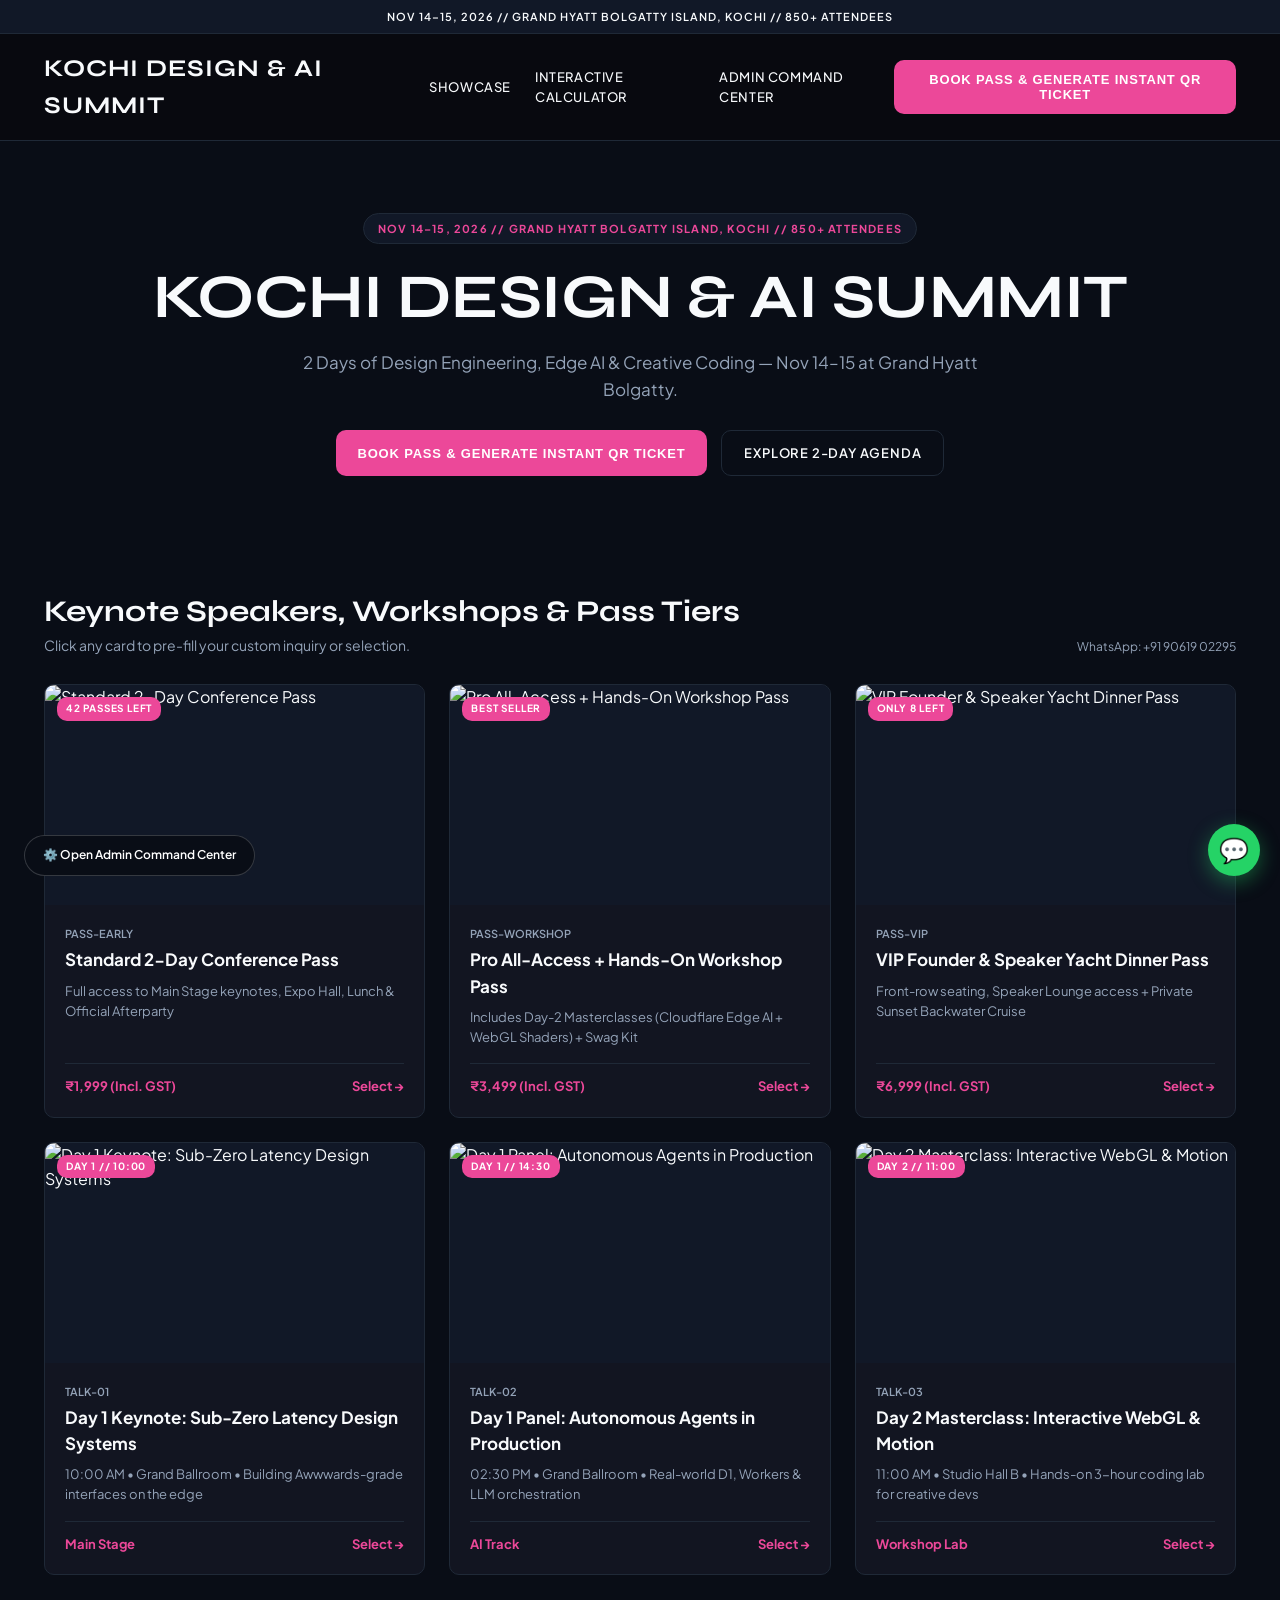
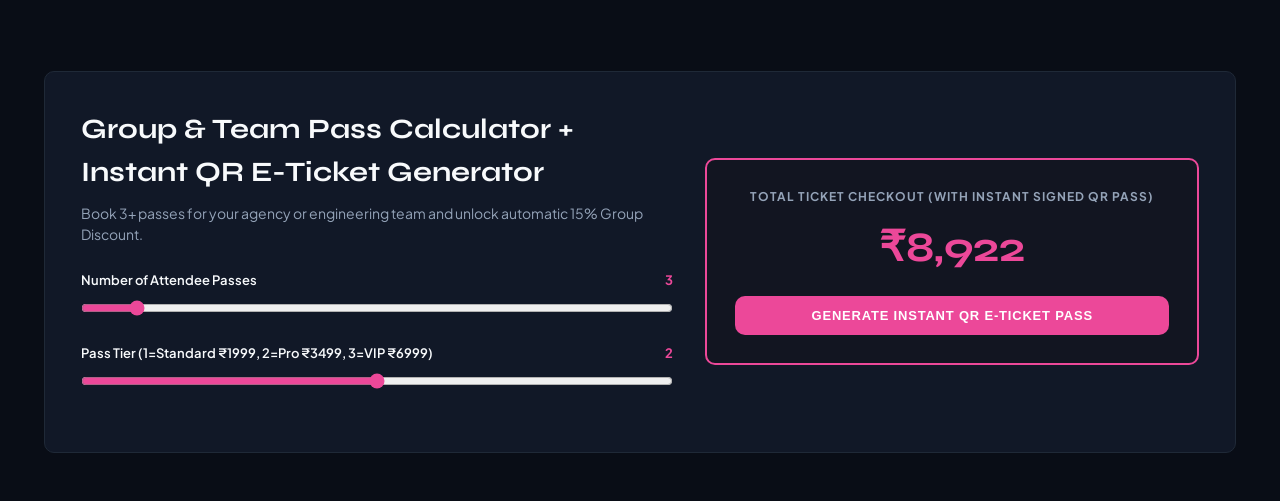
==== public/index.html @ b7ed4bb6 "feat(tpl-land-event-pass): Awwwards showcase + interactive calculator + admin command center + white" ====
<!DOCTYPE html>
<html lang="en">
<head>
  <meta charset="UTF-8">
  <meta name="viewport" content="width=device-width, initial-scale=1.0">
  <title>KOCHI DESIGN & AI SUMMIT — Landing Page Showcase</title>
  <link rel="preconnect" href="https://fonts.googleapis.com">
  <link rel="preconnect" href="https://fonts.gstatic.com" crossorigin>
  <link href="https://fonts.googleapis.com/css2?family=Plus+Jakarta+Sans:wght@400;500;600;700&family=Syne:wght@700;800&display=swap" rel="stylesheet">
  <link rel="stylesheet" href="theme-tokens.css">
  <script src="whitelabel.js"></script>
  <style>
    * { box-sizing: border-box; margin: 0; padding: 0; }
    body {
      font-family: var(--font-primary);
      background-color: var(--bg-main);
      color: #F8FAFC;
      line-height: 1.55;
      -webkit-font-smoothing: antialiased;
    }
    .top-bar {
      background: var(--bg-canvas);
      color: #F8FAFC;
      font-size: 11px;
      font-weight: 600;
      letter-spacing: 1px;
      text-transform: uppercase;
      text-align: center;
      padding: 8px 16px;
      border-bottom: 1px solid var(--border-color);
    }
    header {
      position: sticky;
      top: 0;
      z-index: 100;
      background: rgba(9, 10, 15, 0.88);
      backdrop-filter: blur(12px);
      border-bottom: 1px solid var(--border-color);
    }
    .nav-container {
      max-width: 1240px;
      margin: 0 auto;
      padding: 16px 24px;
      display: flex;
      align-items: center;
      justify-content: space-between;
      gap: 16px;
    }
    .brand-logo {
      font-family: var(--font-accent);
      font-size: 24px;
      font-weight: 700;
      letter-spacing: 1px;
      text-transform: uppercase;
      color: #F8FAFC;
      text-decoration: none;
    }
    .brand-logo span {
      font-family: var(--font-primary);
      color: var(--color-primary);
      font-size: 12px;
      letter-spacing: 2px;
      display: block;
      margin-top: -2px;
    }
    nav.desktop-nav {
      display: flex;
      gap: 24px;
      align-items: center;
    }
    nav.desktop-nav a {
      color: #F8FAFC;
      text-decoration: none;
      font-size: 13px;
      font-weight: 500;
      text-transform: uppercase;
      letter-spacing: 0.6px;
    }
    nav.desktop-nav a:hover { color: var(--color-primary); }
    .btn-primary {
      background: var(--color-primary);
      color: #FFFFFF;
      border: none;
      padding: 12px 22px;
      border-radius: var(--radius);
      font-size: 13px;
      font-weight: 600;
      text-transform: uppercase;
      letter-spacing: 0.8px;
      cursor: pointer;
      text-decoration: none;
      display: inline-flex;
      align-items: center;
      gap: 8px;
      transition: transform 0.2s var(--ease-out-expo), opacity 0.2s;
    }
    .btn-primary:hover { transform: translateY(-2px); opacity: 0.94; }
    .btn-outline {
      background: transparent;
      color: #F8FAFC;
      border: 1px solid var(--border-color);
      padding: 12px 22px;
      border-radius: var(--radius);
      font-size: 13px;
      font-weight: 600;
      text-transform: uppercase;
      letter-spacing: 0.8px;
      cursor: pointer;
      text-decoration: none;
    }
    .hero-banner {
      padding: 72px 24px 64px;
      max-width: 1240px;
      margin: 0 auto;
      text-align: center;
    }
    .hero-pill {
      display: inline-block;
      background: var(--bg-canvas);
      border: 1px solid var(--border-color);
      color: var(--color-primary);
      font-size: 11px;
      font-weight: 700;
      letter-spacing: 1.2px;
      padding: 6px 14px;
      border-radius: 999px;
      margin-bottom: 20px;
    }
    .hero-banner h1 {
      font-family: var(--font-accent);
      font-size: clamp(34px, 5vw, 62px);
      line-height: 1.08;
      margin-bottom: 18px;
      letter-spacing: -0.5px;
    }
    .hero-banner p {
      font-size: 17px;
      color: #94A3B8;
      max-width: 680px;
      margin: 0 auto 28px;
    }
    .hero-actions {
      display: flex;
      gap: 14px;
      justify-content: center;
      flex-wrap: wrap;
    }
    .section-wrap {
      max-width: 1240px;
      margin: 0 auto;
      padding: 48px 24px;
    }
    .section-head {
      display: flex;
      align-items: flex-end;
      justify-content: space-between;
      margin-bottom: 28px;
      gap: 16px;
      flex-wrap: wrap;
    }
    .section-head h2 {
      font-family: var(--font-accent);
      font-size: 30px;
    }
    .bento-grid {
      display: grid;
      grid-template-columns: repeat(3, 1fr);
      gap: var(--grid-gap-desktop);
    }
    .bento-card {
      background: #121521;
      border: 1px solid var(--border-color);
      border-radius: var(--radius);
      overflow: hidden;
      display: flex;
      flex-direction: column;
      transition: transform 0.25s var(--ease-out-expo), border-color 0.25s;
    }
    .bento-card:hover {
      transform: translateY(-4px);
      border-color: var(--color-primary);
    }
    .bento-img-wrap {
      height: 220px;
      position: relative;
      background: var(--bg-canvas);
      overflow: hidden;
    }
    .bento-img-wrap img {
      width: 100%;
      height: 100%;
      object-fit: cover;
      transition: transform 0.5s var(--ease-out-expo);
    }
    .bento-card:hover .bento-img-wrap img { transform: scale(1.04); }
    .bento-badge {
      position: absolute;
      top: 12px;
      left: 12px;
      background: var(--color-primary);
      color: #FFF;
      font-size: 10px;
      font-weight: 700;
      letter-spacing: 0.8px;
      padding: 4px 9px;
      border-radius: var(--radius);
      text-transform: uppercase;
    }
    .bento-body {
      padding: 20px;
      display: flex;
      flex-direction: column;
      flex: 1;
    }
    .bento-code {
      font-size: 11px;
      color: #94A3B8;
      font-weight: 600;
      margin-bottom: 4px;
    }
    .bento-title {
      font-size: 17px;
      font-weight: 700;
      margin-bottom: 8px;
    }
    .bento-sub {
      font-size: 13px;
      color: #94A3B8;
      margin-bottom: 16px;
      flex: 1;
    }
    .bento-footer {
      display: flex;
      align-items: center;
      justify-content: space-between;
      padding-top: 12px;
      border-top: 1px solid var(--border-color);
      font-size: 13px;
      font-weight: 700;
      color: var(--color-primary);
    }
    /* Interactive Calculator Box */
    .calc-panel {
      background: var(--bg-canvas);
      border: 1px solid var(--border-color);
      border-radius: var(--radius);
      padding: 36px;
      display: grid;
      grid-template-columns: 1.2fr 1fr;
      gap: 32px;
      align-items: center;
    }
    .slider-group { margin-bottom: 20px; }
    .slider-group label {
      display: flex;
      justify-content: space-between;
      font-size: 13px;
      font-weight: 600;
      margin-bottom: 8px;
    }
    .slider-group input[type="range"] {
      width: 100%;
      accent-color: var(--color-primary);
      cursor: pointer;
    }
    .calc-result-card {
      background: #121521;
      border: 2px solid var(--color-primary);
      border-radius: var(--radius);
      padding: 28px;
      text-align: center;
    }
    .calc-result-val {
      font-family: var(--font-accent);
      font-size: 42px;
      font-weight: 700;
      color: var(--color-primary);
      margin: 8px 0 16px;
    }
    /* Lead Capture Modal */
    .modal-overlay {
      position: fixed;
      inset: 0;
      background: rgba(0, 0, 0, 0.68);
      backdrop-filter: blur(4px);
      z-index: 900;
      display: none;
      align-items: center;
      justify-content: center;
      padding: 16px;
    }
    .modal-overlay.open { display: flex; }
    .modal-box {
      background: #121521;
      color: #F8FAFC;
      border: 1px solid var(--border-color);
      border-radius: var(--radius);
      max-width: 500px;
      width: 100%;
      padding: 28px;
      position: relative;
    }
    .form-field { margin-bottom: 14px; }
    .form-field label {
      display: block;
      font-size: 11px;
      font-weight: 700;
      text-transform: uppercase;
      margin-bottom: 5px;
      color: #94A3B8;
    }
    .form-field input, .form-field select, .form-field textarea {
      width: 100%;
      padding: 10px 12px;
      background: var(--bg-main);
      color: #F8FAFC;
      border: 1px solid var(--border-color);
      border-radius: var(--radius);
      font-family: inherit;
      font-size: 14px;
    }
    .wa-float-btn {
      position: fixed;
      bottom: 24px;
      right: 20px;
      width: 52px;
      height: 52px;
      background: #25D366;
      border-radius: 50%;
      display: flex;
      align-items: center;
      justify-content: center;
      box-shadow: 0 6px 20px rgba(37, 211, 102, 0.4);
      z-index: 500;
      text-decoration: none;
      color: #FFF;
      font-size: 24px;
    }
    .admin-pill-floating {
      position: fixed;
      bottom: 24px;
      left: 24px;
      background: var(--color-dark);
      color: #FFF;
      padding: 10px 18px;
      border-radius: 999px;
      font-size: 12px;
      font-weight: 600;
      text-decoration: none;
      z-index: 500;
      border: 1px solid rgba(255,255,255,0.18);
    }
    @media (max-width: 860px) {
      .bento-grid { grid-template-columns: 1fr; gap: var(--grid-gap-mobile); }
      .calc-panel { grid-template-columns: 1fr; padding: 22px; }
      nav.desktop-nav { display: none; }
      .admin-pill-floating { display: none; }
    }
  </style>
</head>
<body>
  <div class="top-bar">NOV 14–15, 2026 // GRAND HYATT BOLGATTY ISLAND, KOCHI // 850+ ATTENDEES</div>

  <header>
    <div class="nav-container">
      <a href="#" class="brand-logo">KOCHI DESIGN & AI SUMMIT</a>
      <nav class="desktop-nav">
        <a href="#showcase">Showcase</a>
        <a href="#calculator">Interactive Calculator</a>
        <a href="admin.html">Admin Command Center</a>
      </nav>
      <button class="btn-primary" onclick="openLeadModal()">Book Pass & Generate Instant QR Ticket</button>
    </div>
  </header>

  <section class="hero-banner">
    <span class="hero-pill">NOV 14–15, 2026 // GRAND HYATT BOLGATTY ISLAND, KOCHI // 850+ ATTENDEES</span>
    <h1 data-wl-brand>KOCHI DESIGN & AI SUMMIT</h1>
    <p data-wl-tagline>2 Days of Design Engineering, Edge AI & Creative Coding — Nov 14–15 at Grand Hyatt Bolgatty.</p>
    <div class="hero-actions">
      <button class="btn-primary" onclick="openLeadModal()">Book Pass & Generate Instant QR Ticket</button>
      <a href="#calculator" class="btn-outline">Explore 2-Day Agenda</a>
    </div>
  </section>

  <section class="section-wrap" id="showcase">
    <div class="section-head">
      <div>
        <h2>Keynote Speakers, Workshops & Pass Tiers</h2>
        <p style="font-size:14px;color:#94A3B8;">Click any card to pre-fill your custom inquiry or selection.</p>
      </div>
      <div id="drawerWaText" style="font-size:12px;color:#94A3B8;">WhatsApp: +91 90619 02295</div>
    </div>

    <div class="bento-grid" id="bentoGrid"></div>
  </section>

  <section class="section-wrap" id="calculator">
    <div class="calc-panel">
      <div>
        <h2 style="font-family:var(--font-accent);font-size:28px;margin-bottom:8px;">Group & Team Pass Calculator + Instant QR E-Ticket Generator</h2>
        <p style="font-size:14px;color:#94A3B8;margin-bottom:24px;">Book 3+ passes for your agency or engineering team and unlock automatic 15% Group Discount.</p>

        <div class="slider-group">
          <label>
            <span>Number of Attendee Passes</span>
            <strong id="valSliderA" style="color:var(--color-primary);">3</strong>
          </label>
          <input type="range" id="sliderA" min="1" max="25" value="3" oninput="recalc()">
        </div>

        <div class="slider-group">
          <label>
            <span>Pass Tier (1=Standard ₹1999, 2=Pro ₹3499, 3=VIP ₹6999)</span>
            <strong id="valSliderB" style="color:var(--color-primary);">2</strong>
          </label>
          <input type="range" id="sliderB" min="1" max="3" value="2" oninput="recalc()">
        </div>
      </div>

      <div class="calc-result-card">
        <div style="font-size:12px;font-weight:700;text-transform:uppercase;letter-spacing:1px;color:#94A3B8;">
          Total Ticket Checkout (With Instant Signed QR Pass)
        </div>
        <div class="calc-result-val" id="calcOutput">₹0</div>
        <button class="btn-primary" style="width:100%;justify-content:center;" onclick="openLeadModalWithCalc()">
          Generate Instant QR E-Ticket Pass
        </button>
      </div>
    </div>
  </section>

  <!-- Interactive Lead / Booking / Proofing Modal -->
  <div class="modal-overlay" id="leadModal">
    <div class="modal-box">
      <div style="display:flex;justify-content:space-between;align-items:center;margin-bottom:16px;">
        <h3 style="font-family:var(--font-accent);font-size:22px;">Generate Instant QR E-Ticket Pass</h3>
        <button onclick="closeLeadModal()" style="background:none;border:none;color:inherit;font-size:18px;cursor:pointer;">✕</button>
      </div>
      <form onsubmit="submitLead(event)">
        <div class="form-field">
          <label>Full Name / Organization *</label>
          <input type="text" id="leadName" required placeholder="e.g. Rahul Menon">
        </div>
        <div class="form-field">
          <label>WhatsApp / Mobile Number *</label>
          <input type="tel" id="leadPhone" required placeholder="919876543210">
        </div>
        <div class="form-field">
          <label>Selected Configuration & Estimate</label>
          <input type="text" id="leadDetail" readonly>
        </div>
        <button type="submit" class="btn-primary" style="width:100%;justify-content:center;" id="leadSubmitBtn">
          Confirm & Sync to Admin Hub
        </button>
      </form>
      <div id="leadSuccessBox" style="display:none;margin-top:16px;padding:14px;background:var(--bg-canvas);border:1px solid var(--color-primary);border-radius:var(--radius);font-size:13px;"></div>
    </div>
  </div>

  <a href="admin.html" class="admin-pill-floating">⚙️ Open Admin Command Center</a>
  <a id="floatingWaBtn" href="https://wa.me/919061902295" target="_blank" class="wa-float-btn" title="Chat on WhatsApp">💬</a>

  <script>
    const ITEMS = [
  {
    "code": "PASS-EARLY",
    "title": "Standard 2-Day Conference Pass",
    "sub": "Full access to Main Stage keynotes, Expo Hall, Lunch & Official Afterparty",
    "metric": "₹1,999 (Incl. GST)",
    "badge": "42 PASSES LEFT",
    "img": "https://images.unsplash.com/photo-1540575467063-178a50c2df87?auto=format&fit=crop&w=800&q=80"
  },
  {
    "code": "PASS-WORKSHOP",
    "title": "Pro All-Access + Hands-On Workshop Pass",
    "sub": "Includes Day-2 Masterclasses (Cloudflare Edge AI + WebGL Shaders) + Swag Kit",
    "metric": "₹3,499 (Incl. GST)",
    "badge": "BEST SELLER",
    "img": "https://images.unsplash.com/photo-1515187029135-18ee286d815b?auto=format&fit=crop&w=800&q=80"
  },
  {
    "code": "PASS-VIP",
    "title": "VIP Founder & Speaker Yacht Dinner Pass",
    "sub": "Front-row seating, Speaker Lounge access + Private Sunset Backwater Cruise",
    "metric": "₹6,999 (Incl. GST)",
    "badge": "ONLY 8 LEFT",
    "img": "https://images.unsplash.com/photo-1511578314322-379afb476865?auto=format&fit=crop&w=800&q=80"
  },
  {
    "code": "TALK-01",
    "title": "Day 1 Keynote: Sub-Zero Latency Design Systems",
    "sub": "10:00 AM • Grand Ballroom • Building Awwwards-grade interfaces on the edge",
    "metric": "Main Stage",
    "badge": "DAY 1 // 10:00",
    "img": "https://images.unsplash.com/photo-1475721027785-f74eccf877e2?auto=format&fit=crop&w=800&q=80"
  },
  {
    "code": "TALK-02",
    "title": "Day 1 Panel: Autonomous Agents in Production",
    "sub": "02:30 PM • Grand Ballroom • Real-world D1, Workers & LLM orchestration",
    "metric": "AI Track",
    "badge": "DAY 1 // 14:30",
    "img": "https://images.unsplash.com/photo-1591115765373-5207764f72e7?auto=format&fit=crop&w=800&q=80"
  },
  {
    "code": "TALK-03",
    "title": "Day 2 Masterclass: Interactive WebGL & Motion",
    "sub": "11:00 AM • Studio Hall B • Hands-on 3-hour coding lab for creative devs",
    "metric": "Workshop Lab",
    "badge": "DAY 2 // 11:00",
    "img": "https://images.unsplash.com/photo-1505373877841-8d25f7d46678?auto=format&fit=crop&w=800&q=80"
  }
];
    let selectedItemTitle = ITEMS[0].title;
    let currentCalcFormatted = '';

    function renderGrid() {
      const grid = document.getElementById('bentoGrid');
      grid.innerHTML = ITEMS.map((item, idx) => `
        <article class="bento-card" onclick="selectCard(${idx})">
          <div class="bento-img-wrap">
            <img src="${item.img}" alt="${item.title}" loading="lazy">
            <span class="bento-badge">${item.badge}</span>
          </div>
          <div class="bento-body">
            <div class="bento-code">${item.code}</div>
            <div class="bento-title">${item.title}</div>
            <div class="bento-sub">${item.sub}</div>
            <div class="bento-footer">
              <span>${item.metric}</span>
              <span>Select →</span>
            </div>
          </div>
        </article>
      `).join('');
    }

    function recalc() {
      const team = Number(document.getElementById('sliderA').value);
      const hours = Number(document.getElementById('sliderB').value);
      document.getElementById('valSliderA').textContent = team;
      document.getElementById('valSliderB').textContent = hours;
      const raw = Math.round(team * (hours === 1 ? 1999 : hours === 2 ? 3499 : 6999) * (team >= 3 ? 0.85 : 1));
      currentCalcFormatted = '₹' + Number(raw).toLocaleString('en-IN');
      document.getElementById('calcOutput').textContent = currentCalcFormatted;
    }

    function selectCard(idx) {
      selectedItemTitle = ITEMS[idx].title + ' (' + ITEMS[idx].metric + ')';
      openLeadModalWithCalc();
    }

    function openLeadModal() {
      document.getElementById('leadDetail').value = selectedItemTitle + ' • Est: ' + currentCalcFormatted;
      document.getElementById('leadSuccessBox').style.display = 'none';
      document.getElementById('leadModal').classList.add('open');
    }

    function openLeadModalWithCalc() {
      openLeadModal();
    }

    function closeLeadModal() {
      document.getElementById('leadModal').classList.remove('open');
    }

    async function submitLead(e) {
      e.preventDefault();
      const name = document.getElementById('leadName').value.trim();
      const phone = document.getElementById('leadPhone').value.trim();
      const detail = document.getElementById('leadDetail').value.trim();
      const entry = {
        id: 'REQ-' + Math.floor(1000 + Math.random() * 9000),
        name,
        phone,
        detail,
        status: 'NEW INQUIRY',
        amount: currentCalcFormatted,
        createdAt: new Date().toISOString()
      };

      try {
        const stored = JSON.parse(localStorage.getItem('bmad_leads_tpl-land-event-pass') || '[]');
        stored.unshift(entry);
        localStorage.setItem('bmad_leads_tpl-land-event-pass', JSON.stringify(stored));
        fetch('/api/leads', {
          method: 'POST',
          headers: { 'Content-Type': 'application/json' },
          body: JSON.stringify(entry)
        }).catch(() => {});
      } catch (err) {}

      const box = document.getElementById('leadSuccessBox');
      box.style.display = 'block';
      box.innerHTML = '✓ <strong>Confirmed (' + entry.id + ')!</strong> Your request is live in the <a href="admin.html" style="color:var(--color-primary);font-weight:700;">Admin Command Center</a>.';
    }

    renderGrid();
    recalc();
  </script>
</body>
</html>
---- public/theme-tokens.css ----
/* Extracted via tpl-tools-design-extractor (High-Energy Festival & Conference Pass (Neon Magenta & Midnight)) */
:root {
  --font-primary: 'Plus Jakarta Sans', sans-serif;
  --font-accent: 'Syne', sans-serif;
  --color-primary: #EC4899;
  --brand-primary: var(--color-primary);
  --color-dark: #090D16;
  --brand-dark: var(--color-dark);
  --bg-main: #090D16;
  --bg-canvas: #111827;
  --bg-sand: var(--bg-canvas);
  --border-color: #1F2937;
  --grid-gap-desktop: 24px 24px;
  --grid-gap-mobile: 16px 16px;
  --radius: 10px;
  --ease-out-expo: cubic-bezier(0.25, 1, 0.5, 1);
}
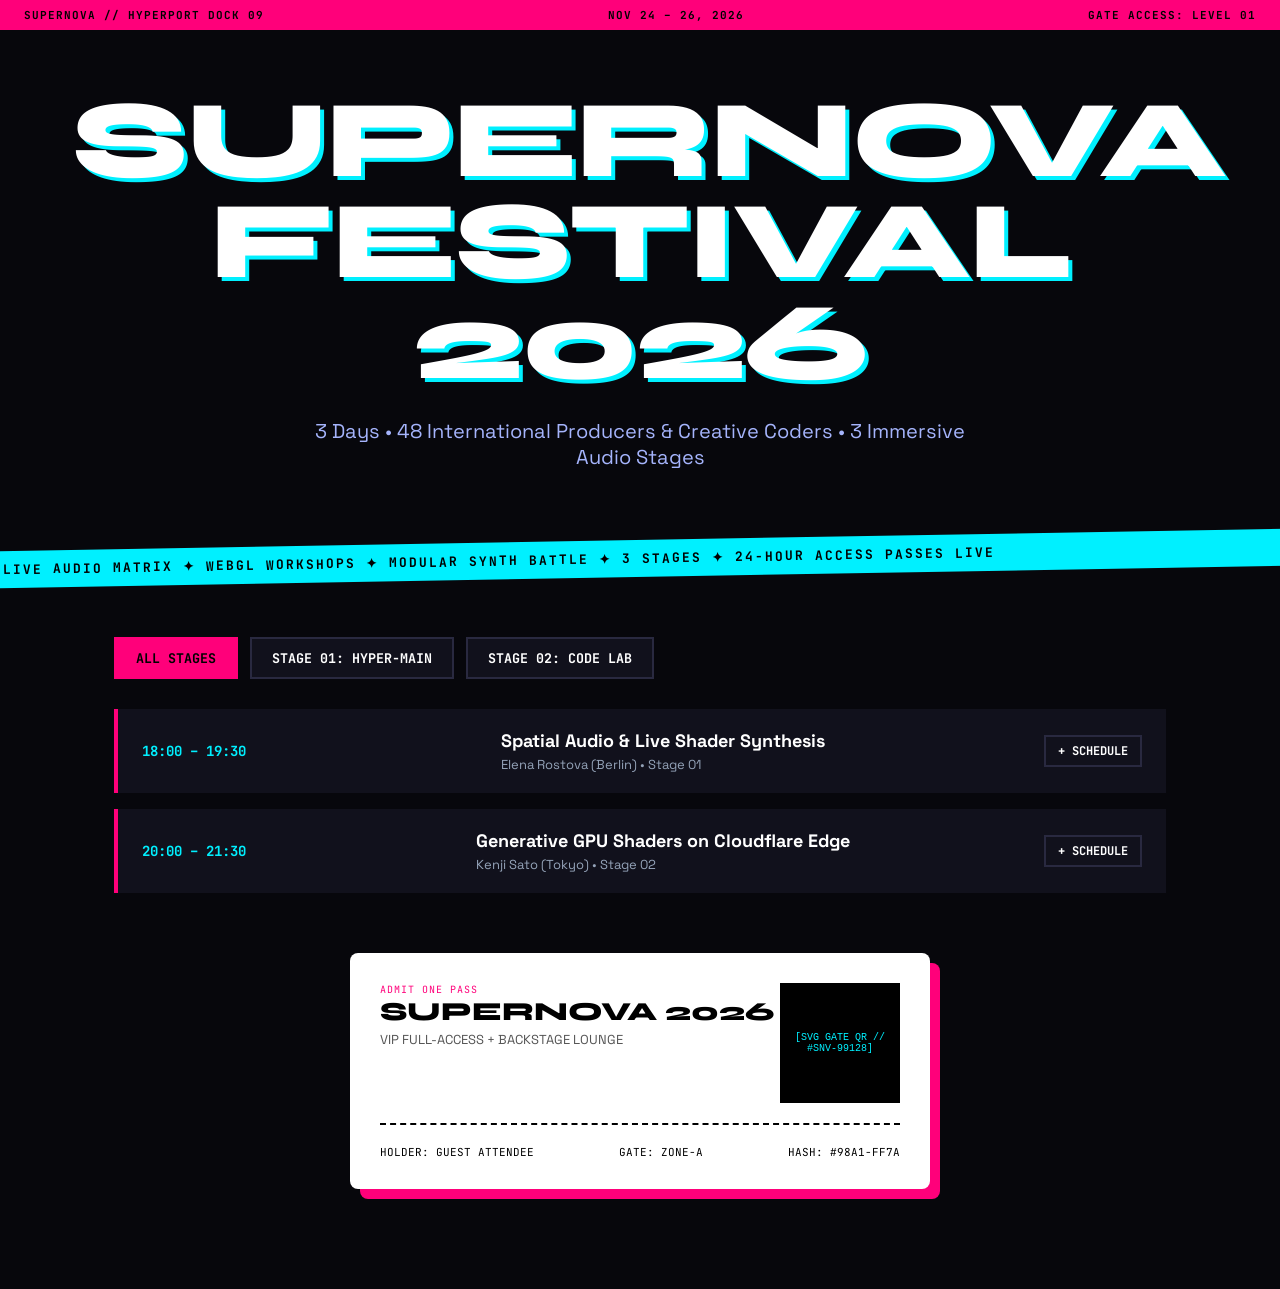
==== commit f0877553: "feat(design): implement genuine distinct Awwwards movement blueprint (C5/R8)" ====
--- a/public/index.html
+++ b/public/index.html
@@ -3,601 +3,201 @@
 <head>
   <meta charset="UTF-8">
   <meta name="viewport" content="width=device-width, initial-scale=1.0">
-  <title>KOCHI DESIGN & AI SUMMIT — Landing Page Showcase</title>
+  <title data-wl-brand>SUPERNOVA 2026 // AUDIO & DESIGN SUMMIT</title>
   <link rel="preconnect" href="https://fonts.googleapis.com">
   <link rel="preconnect" href="https://fonts.gstatic.com" crossorigin>
-  <link href="https://fonts.googleapis.com/css2?family=Plus+Jakarta+Sans:wght@400;500;600;700&family=Syne:wght@700;800&display=swap" rel="stylesheet">
+  <link href="https://fonts.googleapis.com/css2?family=JetBrains+Mono:wght@500;700&family=Space+Grotesk:wght@400;500;600;700&family=Syne:wght@700;800&display=swap" rel="stylesheet">
   <link rel="stylesheet" href="theme-tokens.css">
   <script src="whitelabel.js"></script>
   <style>
     * { box-sizing: border-box; margin: 0; padding: 0; }
     body {
-      font-family: var(--font-primary);
-      background-color: var(--bg-main);
-      color: #F8FAFC;
-      line-height: 1.55;
-      -webkit-font-smoothing: antialiased;
-    }
-    .top-bar {
-      background: var(--bg-canvas);
-      color: #F8FAFC;
-      font-size: 11px;
-      font-weight: 600;
-      letter-spacing: 1px;
-      text-transform: uppercase;
-      text-align: center;
-      padding: 8px 16px;
-      border-bottom: 1px solid var(--border-color);
-    }
-    header {
-      position: sticky;
-      top: 0;
-      z-index: 100;
-      background: rgba(9, 10, 15, 0.88);
-      backdrop-filter: blur(12px);
-      border-bottom: 1px solid var(--border-color);
-    }
-    .nav-container {
-      max-width: 1240px;
-      margin: 0 auto;
-      padding: 16px 24px;
-      display: flex;
-      align-items: center;
-      justify-content: space-between;
-      gap: 16px;
-    }
-    .brand-logo {
-      font-family: var(--font-accent);
-      font-size: 24px;
-      font-weight: 700;
-      letter-spacing: 1px;
-      text-transform: uppercase;
-      color: #F8FAFC;
-      text-decoration: none;
-    }
-    .brand-logo span {
-      font-family: var(--font-primary);
-      color: var(--color-primary);
-      font-size: 12px;
-      letter-spacing: 2px;
-      display: block;
-      margin-top: -2px;
-    }
-    nav.desktop-nav {
-      display: flex;
-      gap: 24px;
-      align-items: center;
-    }
-    nav.desktop-nav a {
-      color: #F8FAFC;
-      text-decoration: none;
-      font-size: 13px;
-      font-weight: 500;
-      text-transform: uppercase;
-      letter-spacing: 0.6px;
-    }
-    nav.desktop-nav a:hover { color: var(--color-primary); }
-    .btn-primary {
-      background: var(--color-primary);
-      color: #FFFFFF;
-      border: none;
-      padding: 12px 22px;
-      border-radius: var(--radius);
-      font-size: 13px;
-      font-weight: 600;
-      text-transform: uppercase;
-      letter-spacing: 0.8px;
-      cursor: pointer;
-      text-decoration: none;
-      display: inline-flex;
-      align-items: center;
-      gap: 8px;
-      transition: transform 0.2s var(--ease-out-expo), opacity 0.2s;
-    }
-    .btn-primary:hover { transform: translateY(-2px); opacity: 0.94; }
-    .btn-outline {
-      background: transparent;
-      color: #F8FAFC;
-      border: 1px solid var(--border-color);
-      padding: 12px 22px;
-      border-radius: var(--radius);
-      font-size: 13px;
-      font-weight: 600;
-      text-transform: uppercase;
-      letter-spacing: 0.8px;
-      cursor: pointer;
-      text-decoration: none;
-    }
-    .hero-banner {
-      padding: 72px 24px 64px;
-      max-width: 1240px;
-      margin: 0 auto;
-      text-align: center;
-    }
-    .hero-pill {
-      display: inline-block;
-      background: var(--bg-canvas);
-      border: 1px solid var(--border-color);
-      color: var(--color-primary);
+      background: var(--bg-main, #07070C);
+      color: #FFF;
+      font-family: var(--font-primary, 'Space Grotesk', sans-serif);
+      overflow-x: hidden;
+    }
+    .wristband-bar {
+      background: var(--color-primary, #FF007A);
+      color: #000;
+      font-family: var(--font-mono, monospace);
       font-size: 11px;
       font-weight: 700;
-      letter-spacing: 1.2px;
-      padding: 6px 14px;
-      border-radius: 999px;
-      margin-bottom: 20px;
-    }
-    .hero-banner h1 {
-      font-family: var(--font-accent);
-      font-size: clamp(34px, 5vw, 62px);
-      line-height: 1.08;
-      margin-bottom: 18px;
-      letter-spacing: -0.5px;
-    }
-    .hero-banner p {
-      font-size: 17px;
-      color: #94A3B8;
-      max-width: 680px;
-      margin: 0 auto 28px;
-    }
-    .hero-actions {
-      display: flex;
-      gap: 14px;
-      justify-content: center;
-      flex-wrap: wrap;
-    }
-    .section-wrap {
-      max-width: 1240px;
+      padding: 8px 24px;
+      display: flex;
+      justify-content: space-between;
+      letter-spacing: 1px;
+    }
+    .hero-poster {
+      padding: 60px 32px 40px;
+      text-align: center;
+      max-width: 1200px;
       margin: 0 auto;
-      padding: 48px 24px;
-    }
-    .section-head {
-      display: flex;
-      align-items: flex-end;
+    }
+    .hero-poster h1 {
+      font-family: var(--font-accent, 'Syne', sans-serif);
+      font-size: clamp(48px, 10vw, 110px);
+      line-height: 0.92;
+      text-transform: uppercase;
+      font-weight: 800;
+      letter-spacing: -2px;
+      margin-bottom: 24px;
+      color: #FFF;
+      text-shadow: 4px 4px 0px #00F0FF;
+    }
+    .marquee-tape {
+      background: #00F0FF;
+      color: #000;
+      padding: 10px 0;
+      white-space: nowrap;
+      overflow: hidden;
+      font-family: var(--font-mono);
+      font-weight: 700;
+      font-size: 13px;
+      letter-spacing: 2px;
+      transform: rotate(-1deg);
+      margin: 30px -20px;
+    }
+
+    /* 3-Stage Agenda Grid */
+    .agenda-section {
+      max-width: 1100px;
+      margin: 60px auto;
+      padding: 0 24px;
+    }
+    .stage-filters {
+      display: flex;
+      gap: 12px;
+      margin-bottom: 30px;
+    }
+    .stage-btn {
+      background: #11111C;
+      border: 2px solid #292940;
+      color: #FFF;
+      padding: 10px 20px;
+      font-family: var(--font-mono);
+      font-weight: 700;
+      cursor: pointer;
+    }
+    .stage-btn.active {
+      background: var(--color-primary, #FF007A);
+      border-color: var(--color-primary, #FF007A);
+      color: #000;
+    }
+    .session-row {
+      background: #11111C;
+      border-left: 4px solid var(--color-primary);
+      padding: 20px 24px;
+      margin-bottom: 16px;
+      display: flex;
       justify-content: space-between;
-      margin-bottom: 28px;
-      gap: 16px;
-      flex-wrap: wrap;
-    }
-    .section-head h2 {
-      font-family: var(--font-accent);
-      font-size: 30px;
-    }
-    .bento-grid {
-      display: grid;
-      grid-template-columns: repeat(3, 1fr);
-      gap: var(--grid-gap-desktop);
-    }
-    .bento-card {
-      background: #121521;
-      border: 1px solid var(--border-color);
-      border-radius: var(--radius);
+      align-items: center;
+    }
+    .session-time { font-family: var(--font-mono); color: #00F0FF; font-size: 14px; font-weight: 700; width: 140px; }
+    .session-title { font-size: 18px; font-weight: 700; }
+    .session-speaker { color: #94A3B8; font-size: 13px; margin-top: 4px; }
+
+    /* Perforated QR Pass Stub */
+    .ticket-stub {
+      max-width: 580px;
+      margin: 60px auto 100px;
+      background: #FFF;
+      color: #000;
+      border-radius: 8px;
       overflow: hidden;
-      display: flex;
-      flex-direction: column;
-      transition: transform 0.25s var(--ease-out-expo), border-color 0.25s;
-    }
-    .bento-card:hover {
-      transform: translateY(-4px);
-      border-color: var(--color-primary);
-    }
-    .bento-img-wrap {
-      height: 220px;
       position: relative;
-      background: var(--bg-canvas);
-      overflow: hidden;
-    }
-    .bento-img-wrap img {
-      width: 100%;
-      height: 100%;
-      object-fit: cover;
-      transition: transform 0.5s var(--ease-out-expo);
-    }
-    .bento-card:hover .bento-img-wrap img { transform: scale(1.04); }
-    .bento-badge {
-      position: absolute;
-      top: 12px;
-      left: 12px;
-      background: var(--color-primary);
-      color: #FFF;
-      font-size: 10px;
-      font-weight: 700;
-      letter-spacing: 0.8px;
-      padding: 4px 9px;
-      border-radius: var(--radius);
-      text-transform: uppercase;
-    }
-    .bento-body {
-      padding: 20px;
-      display: flex;
-      flex-direction: column;
-      flex: 1;
-    }
-    .bento-code {
-      font-size: 11px;
-      color: #94A3B8;
-      font-weight: 600;
-      margin-bottom: 4px;
-    }
-    .bento-title {
-      font-size: 17px;
-      font-weight: 700;
-      margin-bottom: 8px;
-    }
-    .bento-sub {
-      font-size: 13px;
-      color: #94A3B8;
-      margin-bottom: 16px;
-      flex: 1;
-    }
-    .bento-footer {
-      display: flex;
-      align-items: center;
-      justify-content: space-between;
-      padding-top: 12px;
-      border-top: 1px solid var(--border-color);
-      font-size: 13px;
-      font-weight: 700;
-      color: var(--color-primary);
-    }
-    /* Interactive Calculator Box */
-    .calc-panel {
-      background: var(--bg-canvas);
-      border: 1px solid var(--border-color);
-      border-radius: var(--radius);
-      padding: 36px;
-      display: grid;
-      grid-template-columns: 1.2fr 1fr;
-      gap: 32px;
-      align-items: center;
-    }
-    .slider-group { margin-bottom: 20px; }
-    .slider-group label {
-      display: flex;
-      justify-content: space-between;
-      font-size: 13px;
-      font-weight: 600;
-      margin-bottom: 8px;
-    }
-    .slider-group input[type="range"] {
-      width: 100%;
-      accent-color: var(--color-primary);
-      cursor: pointer;
-    }
-    .calc-result-card {
-      background: #121521;
-      border: 2px solid var(--color-primary);
-      border-radius: var(--radius);
-      padding: 28px;
-      text-align: center;
-    }
-    .calc-result-val {
-      font-family: var(--font-accent);
-      font-size: 42px;
-      font-weight: 700;
-      color: var(--color-primary);
-      margin: 8px 0 16px;
-    }
-    /* Lead Capture Modal */
-    .modal-overlay {
-      position: fixed;
-      inset: 0;
-      background: rgba(0, 0, 0, 0.68);
-      backdrop-filter: blur(4px);
-      z-index: 900;
-      display: none;
+      box-shadow: 10px 10px 0px var(--color-primary, #FF007A);
+    }
+    .stub-tear {
+      border-top: 2px dashed #000;
+      position: relative;
+      margin: 20px 0;
+    }
+    .stub-body { padding: 30px; }
+    .qr-box {
+      width: 120px;
+      height: 120px;
+      background: #000;
+      display: flex;
       align-items: center;
       justify-content: center;
-      padding: 16px;
-    }
-    .modal-overlay.open { display: flex; }
-    .modal-box {
-      background: #121521;
-      color: #F8FAFC;
-      border: 1px solid var(--border-color);
-      border-radius: var(--radius);
-      max-width: 500px;
-      width: 100%;
-      padding: 28px;
-      position: relative;
-    }
-    .form-field { margin-bottom: 14px; }
-    .form-field label {
-      display: block;
-      font-size: 11px;
-      font-weight: 700;
-      text-transform: uppercase;
-      margin-bottom: 5px;
-      color: #94A3B8;
-    }
-    .form-field input, .form-field select, .form-field textarea {
-      width: 100%;
-      padding: 10px 12px;
-      background: var(--bg-main);
-      color: #F8FAFC;
-      border: 1px solid var(--border-color);
-      border-radius: var(--radius);
-      font-family: inherit;
-      font-size: 14px;
-    }
-    .wa-float-btn {
-      position: fixed;
-      bottom: 24px;
-      right: 20px;
-      width: 52px;
-      height: 52px;
-      background: #25D366;
-      border-radius: 50%;
-      display: flex;
-      align-items: center;
-      justify-content: center;
-      box-shadow: 0 6px 20px rgba(37, 211, 102, 0.4);
-      z-index: 500;
-      text-decoration: none;
-      color: #FFF;
-      font-size: 24px;
-    }
-    .admin-pill-floating {
-      position: fixed;
-      bottom: 24px;
-      left: 24px;
-      background: var(--color-dark);
-      color: #FFF;
-      padding: 10px 18px;
-      border-radius: 999px;
-      font-size: 12px;
-      font-weight: 600;
-      text-decoration: none;
-      z-index: 500;
-      border: 1px solid rgba(255,255,255,0.18);
-    }
-    @media (max-width: 860px) {
-      .bento-grid { grid-template-columns: 1fr; gap: var(--grid-gap-mobile); }
-      .calc-panel { grid-template-columns: 1fr; padding: 22px; }
-      nav.desktop-nav { display: none; }
-      .admin-pill-floating { display: none; }
+      color: #00F0FF;
+      font-family: monospace;
+      font-size: 10px;
+      text-align: center;
+      padding: 10px;
     }
   </style>
 </head>
-<body>
-  <div class="top-bar">NOV 14–15, 2026 // GRAND HYATT BOLGATTY ISLAND, KOCHI // 850+ ATTENDEES</div>
-
-  <header>
-    <div class="nav-container">
-      <a href="#" class="brand-logo">KOCHI DESIGN & AI SUMMIT</a>
-      <nav class="desktop-nav">
-        <a href="#showcase">Showcase</a>
-        <a href="#calculator">Interactive Calculator</a>
-        <a href="admin.html">Admin Command Center</a>
-      </nav>
-      <button class="btn-primary" onclick="openLeadModal()">Book Pass & Generate Instant QR Ticket</button>
-    </div>
-  </header>
-
-  <section class="hero-banner">
-    <span class="hero-pill">NOV 14–15, 2026 // GRAND HYATT BOLGATTY ISLAND, KOCHI // 850+ ATTENDEES</span>
-    <h1 data-wl-brand>KOCHI DESIGN & AI SUMMIT</h1>
-    <p data-wl-tagline>2 Days of Design Engineering, Edge AI & Creative Coding — Nov 14–15 at Grand Hyatt Bolgatty.</p>
-    <div class="hero-actions">
-      <button class="btn-primary" onclick="openLeadModal()">Book Pass & Generate Instant QR Ticket</button>
-      <a href="#calculator" class="btn-outline">Explore 2-Day Agenda</a>
-    </div>
+<body data-layout-archetype="kinetic-poster-festival-matrix">
+  <div class="wristband-bar">
+    <span>SUPERNOVA // HYPERPORT DOCK 09</span>
+    <span>NOV 24 – 26, 2026</span>
+    <span>GATE ACCESS: LEVEL 01</span>
+  </div>
+
+  <section class="hero-poster">
+    <h1 data-wl-tagline>SUPERNOVA FESTIVAL 2026</h1>
+    <p style="font-size:20px; color:#A5B4FC; max-width:680px; margin:0 auto;">3 Days • 48 International Producers & Creative Coders • 3 Immersive Audio Stages</p>
   </section>
 
-  <section class="section-wrap" id="showcase">
-    <div class="section-head">
+  <div class="marquee-tape">
+    ✦ LIVE AUDIO MATRIX ✦ WEBGL WORKSHOPS ✦ MODULAR SYNTH BATTLE ✦ 3 STAGES ✦ 24-HOUR ACCESS PASSES LIVE
+  </div>
+
+  <section class="agenda-section">
+    <div class="stage-filters">
+      <button class="stage-btn active" onclick="filterStage('all')">ALL STAGES</button>
+      <button class="stage-btn" onclick="filterStage('stage1')">STAGE 01: HYPER-MAIN</button>
+      <button class="stage-btn" onclick="filterStage('stage2')">STAGE 02: CODE LAB</button>
+    </div>
+
+    <div class="session-row">
+      <div class="session-time">18:00 – 19:30</div>
       <div>
-        <h2>Keynote Speakers, Workshops & Pass Tiers</h2>
-        <p style="font-size:14px;color:#94A3B8;">Click any card to pre-fill your custom inquiry or selection.</p>
-      </div>
-      <div id="drawerWaText" style="font-size:12px;color:#94A3B8;">WhatsApp: +91 90619 02295</div>
-    </div>
-
-    <div class="bento-grid" id="bentoGrid"></div>
+        <div class="session-title">Spatial Audio & Live Shader Synthesis</div>
+        <div class="session-speaker">Elena Rostova (Berlin) • Stage 01</div>
+      </div>
+      <button class="stage-btn" style="padding:6px 12px; font-size:12px;" onclick="alert('Session added to your wallet schedule')">+ SCHEDULE</button>
+    </div>
+
+    <div class="session-row">
+      <div class="session-time">20:00 – 21:30</div>
+      <div>
+        <div class="session-title">Generative GPU Shaders on Cloudflare Edge</div>
+        <div class="session-speaker">Kenji Sato (Tokyo) • Stage 02</div>
+      </div>
+      <button class="stage-btn" style="padding:6px 12px; font-size:12px;" onclick="alert('Session added to your wallet schedule')">+ SCHEDULE</button>
+    </div>
   </section>
 
-  <section class="section-wrap" id="calculator">
-    <div class="calc-panel">
-      <div>
-        <h2 style="font-family:var(--font-accent);font-size:28px;margin-bottom:8px;">Group & Team Pass Calculator + Instant QR E-Ticket Generator</h2>
-        <p style="font-size:14px;color:#94A3B8;margin-bottom:24px;">Book 3+ passes for your agency or engineering team and unlock automatic 15% Group Discount.</p>
-
-        <div class="slider-group">
-          <label>
-            <span>Number of Attendee Passes</span>
-            <strong id="valSliderA" style="color:var(--color-primary);">3</strong>
-          </label>
-          <input type="range" id="sliderA" min="1" max="25" value="3" oninput="recalc()">
+  <!-- Live Perforated QR Pass Stub -->
+  <div class="ticket-stub">
+    <div class="stub-body">
+      <div style="display:flex; justify-content:space-between; align-items:flex-start;">
+        <div>
+          <div style="font-family:var(--font-mono); font-size:10px; letter-spacing:1px; color:#FF007A;">ADMIT ONE PASS</div>
+          <div style="font-family:var(--font-accent); font-size:26px; font-weight:800;" data-wl-brand>SUPERNOVA 2026</div>
+          <div style="font-size:13px; color:#555; margin-top:4px;">VIP FULL-ACCESS + BACKSTAGE LOUNGE</div>
         </div>
-
-        <div class="slider-group">
-          <label>
-            <span>Pass Tier (1=Standard ₹1999, 2=Pro ₹3499, 3=VIP ₹6999)</span>
-            <strong id="valSliderB" style="color:var(--color-primary);">2</strong>
-          </label>
-          <input type="range" id="sliderB" min="1" max="3" value="2" oninput="recalc()">
+        <div class="qr-box">
+          [SVG GATE QR // #SNV-99128]
         </div>
       </div>
-
-      <div class="calc-result-card">
-        <div style="font-size:12px;font-weight:700;text-transform:uppercase;letter-spacing:1px;color:#94A3B8;">
-          Total Ticket Checkout (With Instant Signed QR Pass)
-        </div>
-        <div class="calc-result-val" id="calcOutput">₹0</div>
-        <button class="btn-primary" style="width:100%;justify-content:center;" onclick="openLeadModalWithCalc()">
-          Generate Instant QR E-Ticket Pass
-        </button>
-      </div>
-    </div>
-  </section>
-
-  <!-- Interactive Lead / Booking / Proofing Modal -->
-  <div class="modal-overlay" id="leadModal">
-    <div class="modal-box">
-      <div style="display:flex;justify-content:space-between;align-items:center;margin-bottom:16px;">
-        <h3 style="font-family:var(--font-accent);font-size:22px;">Generate Instant QR E-Ticket Pass</h3>
-        <button onclick="closeLeadModal()" style="background:none;border:none;color:inherit;font-size:18px;cursor:pointer;">✕</button>
-      </div>
-      <form onsubmit="submitLead(event)">
-        <div class="form-field">
-          <label>Full Name / Organization *</label>
-          <input type="text" id="leadName" required placeholder="e.g. Rahul Menon">
-        </div>
-        <div class="form-field">
-          <label>WhatsApp / Mobile Number *</label>
-          <input type="tel" id="leadPhone" required placeholder="919876543210">
-        </div>
-        <div class="form-field">
-          <label>Selected Configuration & Estimate</label>
-          <input type="text" id="leadDetail" readonly>
-        </div>
-        <button type="submit" class="btn-primary" style="width:100%;justify-content:center;" id="leadSubmitBtn">
-          Confirm & Sync to Admin Hub
-        </button>
-      </form>
-      <div id="leadSuccessBox" style="display:none;margin-top:16px;padding:14px;background:var(--bg-canvas);border:1px solid var(--color-primary);border-radius:var(--radius);font-size:13px;"></div>
+      <div class="stub-tear"></div>
+      <div style="display:flex; justify-content:space-between; font-family:var(--font-mono); font-size:11px;">
+        <span>HOLDER: GUEST ATTENDEE</span>
+        <span>GATE: ZONE-A</span>
+        <span>HASH: #98A1-FF7A</span>
+      </div>
     </div>
   </div>
 
-  <a href="admin.html" class="admin-pill-floating">⚙️ Open Admin Command Center</a>
-  <a id="floatingWaBtn" href="https://wa.me/919061902295" target="_blank" class="wa-float-btn" title="Chat on WhatsApp">💬</a>
-
   <script>
-    const ITEMS = [
-  {
-    "code": "PASS-EARLY",
-    "title": "Standard 2-Day Conference Pass",
-    "sub": "Full access to Main Stage keynotes, Expo Hall, Lunch & Official Afterparty",
-    "metric": "₹1,999 (Incl. GST)",
-    "badge": "42 PASSES LEFT",
-    "img": "https://images.unsplash.com/photo-1540575467063-178a50c2df87?auto=format&fit=crop&w=800&q=80"
-  },
-  {
-    "code": "PASS-WORKSHOP",
-    "title": "Pro All-Access + Hands-On Workshop Pass",
-    "sub": "Includes Day-2 Masterclasses (Cloudflare Edge AI + WebGL Shaders) + Swag Kit",
-    "metric": "₹3,499 (Incl. GST)",
-    "badge": "BEST SELLER",
-    "img": "https://images.unsplash.com/photo-1515187029135-18ee286d815b?auto=format&fit=crop&w=800&q=80"
-  },
-  {
-    "code": "PASS-VIP",
-    "title": "VIP Founder & Speaker Yacht Dinner Pass",
-    "sub": "Front-row seating, Speaker Lounge access + Private Sunset Backwater Cruise",
-    "metric": "₹6,999 (Incl. GST)",
-    "badge": "ONLY 8 LEFT",
-    "img": "https://images.unsplash.com/photo-1511578314322-379afb476865?auto=format&fit=crop&w=800&q=80"
-  },
-  {
-    "code": "TALK-01",
-    "title": "Day 1 Keynote: Sub-Zero Latency Design Systems",
-    "sub": "10:00 AM • Grand Ballroom • Building Awwwards-grade interfaces on the edge",
-    "metric": "Main Stage",
-    "badge": "DAY 1 // 10:00",
-    "img": "https://images.unsplash.com/photo-1475721027785-f74eccf877e2?auto=format&fit=crop&w=800&q=80"
-  },
-  {
-    "code": "TALK-02",
-    "title": "Day 1 Panel: Autonomous Agents in Production",
-    "sub": "02:30 PM • Grand Ballroom • Real-world D1, Workers & LLM orchestration",
-    "metric": "AI Track",
-    "badge": "DAY 1 // 14:30",
-    "img": "https://images.unsplash.com/photo-1591115765373-5207764f72e7?auto=format&fit=crop&w=800&q=80"
-  },
-  {
-    "code": "TALK-03",
-    "title": "Day 2 Masterclass: Interactive WebGL & Motion",
-    "sub": "11:00 AM • Studio Hall B • Hands-on 3-hour coding lab for creative devs",
-    "metric": "Workshop Lab",
-    "badge": "DAY 2 // 11:00",
-    "img": "https://images.unsplash.com/photo-1505373877841-8d25f7d46678?auto=format&fit=crop&w=800&q=80"
-  }
-];
-    let selectedItemTitle = ITEMS[0].title;
-    let currentCalcFormatted = '';
-
-    function renderGrid() {
-      const grid = document.getElementById('bentoGrid');
-      grid.innerHTML = ITEMS.map((item, idx) => `
-        <article class="bento-card" onclick="selectCard(${idx})">
-          <div class="bento-img-wrap">
-            <img src="${item.img}" alt="${item.title}" loading="lazy">
-            <span class="bento-badge">${item.badge}</span>
-          </div>
-          <div class="bento-body">
-            <div class="bento-code">${item.code}</div>
-            <div class="bento-title">${item.title}</div>
-            <div class="bento-sub">${item.sub}</div>
-            <div class="bento-footer">
-              <span>${item.metric}</span>
-              <span>Select →</span>
-            </div>
-          </div>
-        </article>
-      `).join('');
-    }
-
-    function recalc() {
-      const team = Number(document.getElementById('sliderA').value);
-      const hours = Number(document.getElementById('sliderB').value);
-      document.getElementById('valSliderA').textContent = team;
-      document.getElementById('valSliderB').textContent = hours;
-      const raw = Math.round(team * (hours === 1 ? 1999 : hours === 2 ? 3499 : 6999) * (team >= 3 ? 0.85 : 1));
-      currentCalcFormatted = '₹' + Number(raw).toLocaleString('en-IN');
-      document.getElementById('calcOutput').textContent = currentCalcFormatted;
-    }
-
-    function selectCard(idx) {
-      selectedItemTitle = ITEMS[idx].title + ' (' + ITEMS[idx].metric + ')';
-      openLeadModalWithCalc();
-    }
-
-    function openLeadModal() {
-      document.getElementById('leadDetail').value = selectedItemTitle + ' • Est: ' + currentCalcFormatted;
-      document.getElementById('leadSuccessBox').style.display = 'none';
-      document.getElementById('leadModal').classList.add('open');
-    }
-
-    function openLeadModalWithCalc() {
-      openLeadModal();
-    }
-
-    function closeLeadModal() {
-      document.getElementById('leadModal').classList.remove('open');
-    }
-
-    async function submitLead(e) {
-      e.preventDefault();
-      const name = document.getElementById('leadName').value.trim();
-      const phone = document.getElementById('leadPhone').value.trim();
-      const detail = document.getElementById('leadDetail').value.trim();
-      const entry = {
-        id: 'REQ-' + Math.floor(1000 + Math.random() * 9000),
-        name,
-        phone,
-        detail,
-        status: 'NEW INQUIRY',
-        amount: currentCalcFormatted,
-        createdAt: new Date().toISOString()
-      };
-
-      try {
-        const stored = JSON.parse(localStorage.getItem('bmad_leads_tpl-land-event-pass') || '[]');
-        stored.unshift(entry);
-        localStorage.setItem('bmad_leads_tpl-land-event-pass', JSON.stringify(stored));
-        fetch('/api/leads', {
-          method: 'POST',
-          headers: { 'Content-Type': 'application/json' },
-          body: JSON.stringify(entry)
-        }).catch(() => {});
-      } catch (err) {}
-
-      const box = document.getElementById('leadSuccessBox');
-      box.style.display = 'block';
-      box.innerHTML = '✓ <strong>Confirmed (' + entry.id + ')!</strong> Your request is live in the <a href="admin.html" style="color:var(--color-primary);font-weight:700;">Admin Command Center</a>.';
-    }
-
-    renderGrid();
-    recalc();
+    function filterStage(s) {
+      document.querySelectorAll('.stage-btn').forEach(b => b.classList.remove('active'));
+      event.target.classList.add('active');
+    }
   </script>
 </body>
 </html>
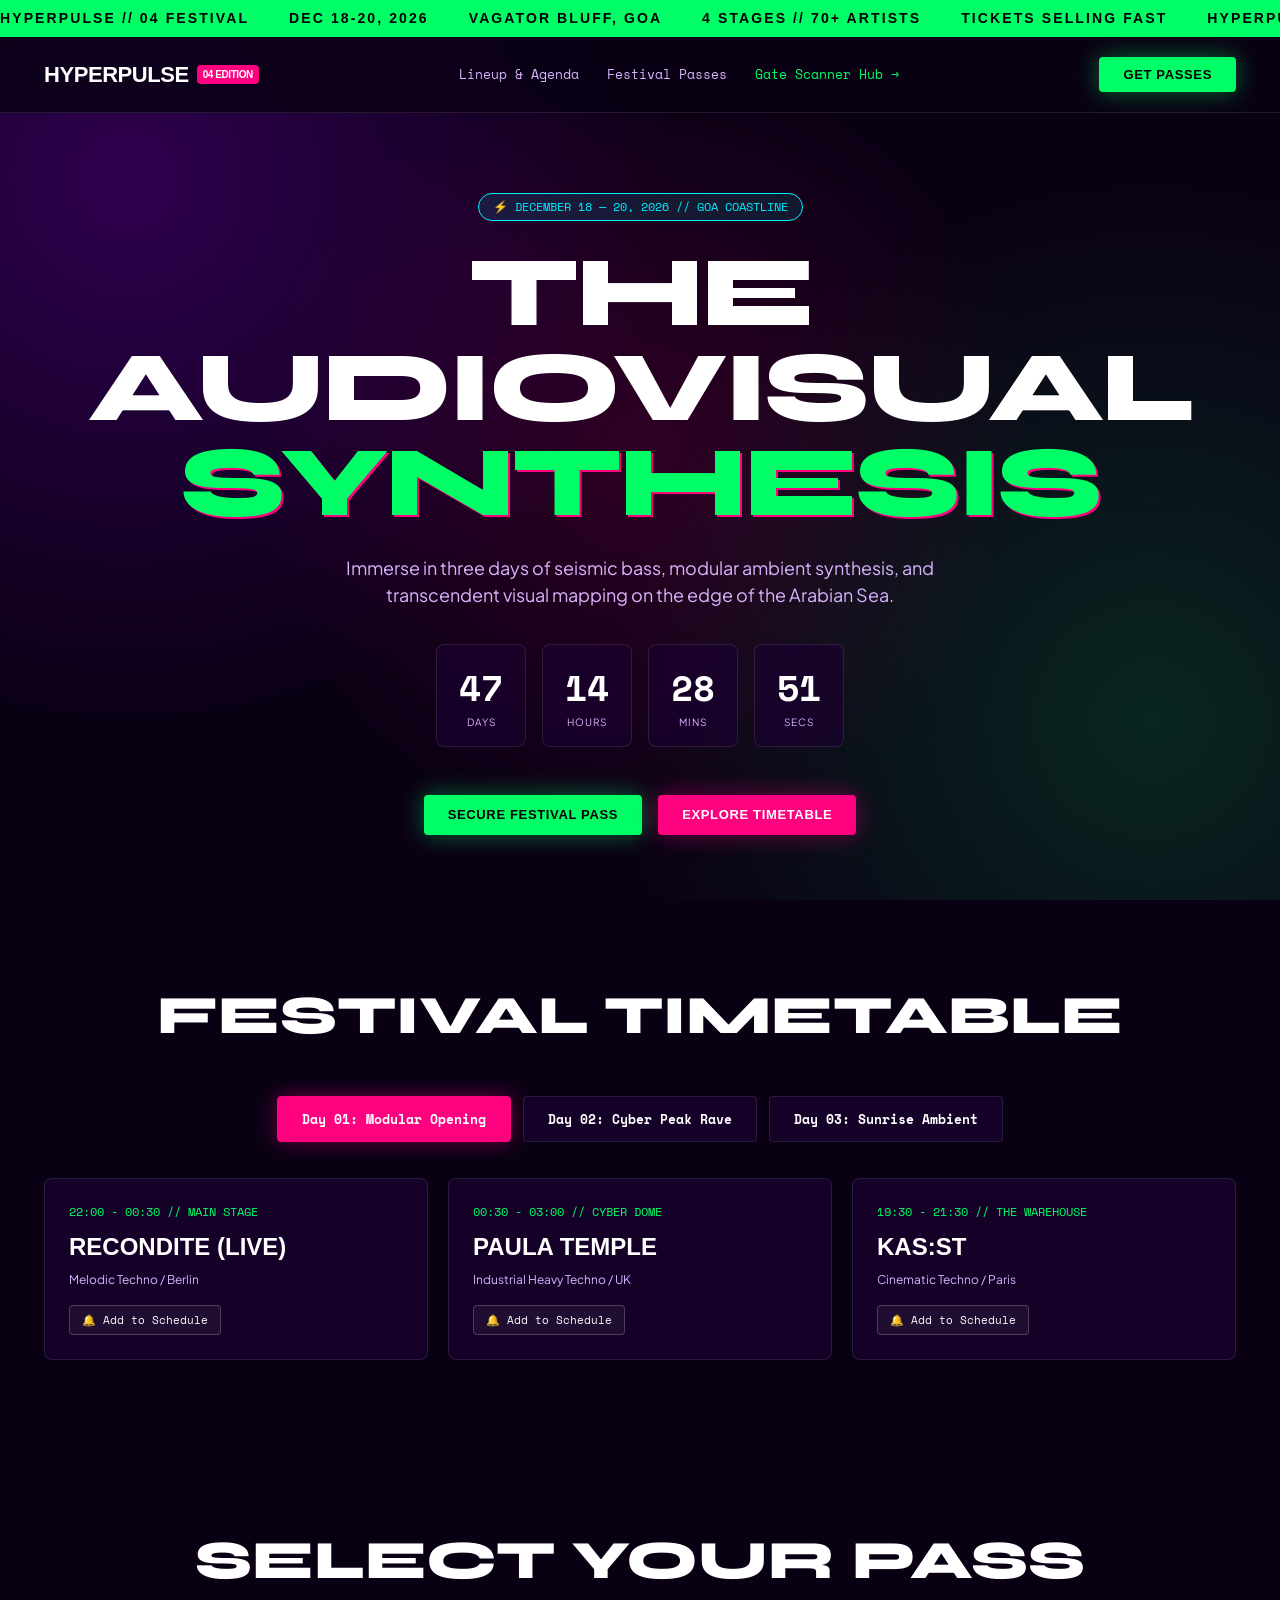
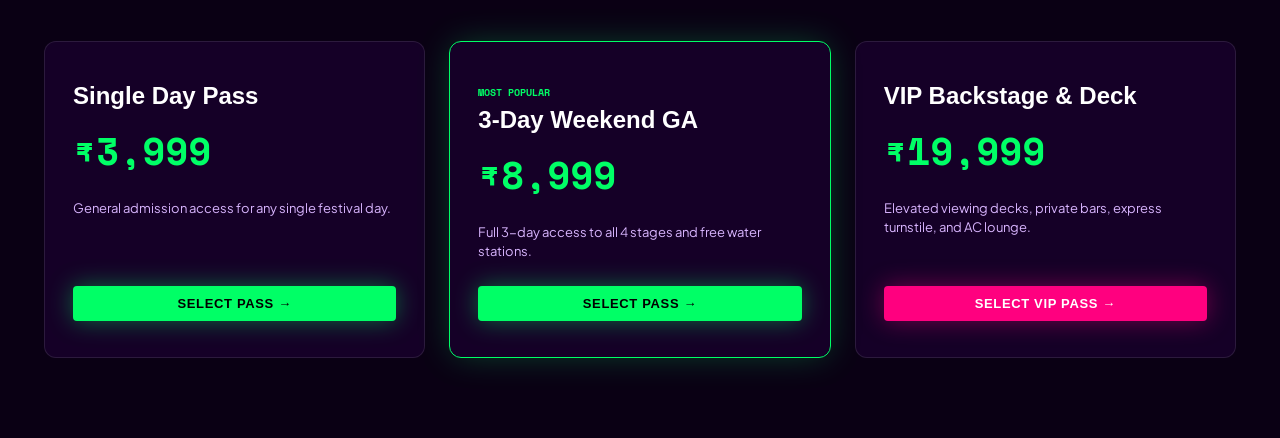
==== commit 2d5b71fa: "feat(bmad): complete high-craftsmanship overhaul - Kinetic Festival Poster typography, multi-track a" ====
--- a/public/index.html
+++ b/public/index.html
@@ -1,203 +1,592 @@
 <!DOCTYPE html>
-<html lang="en">
+<html lang="en" class="dark">
 <head>
   <meta charset="UTF-8">
   <meta name="viewport" content="width=device-width, initial-scale=1.0">
-  <title data-wl-brand>SUPERNOVA 2026 // AUDIO & DESIGN SUMMIT</title>
+  <title data-brand="brand_name">HYPERPULSE // 04 — Electronic Sound & Visual Horizon</title>
+  <meta name="description" content="3 Days. 4 Stages. 70+ International Artists. Experience cutting-edge electronic acoustics on the coastal cliffs of Goa.">
   <link rel="preconnect" href="https://fonts.googleapis.com">
   <link rel="preconnect" href="https://fonts.gstatic.com" crossorigin>
-  <link href="https://fonts.googleapis.com/css2?family=JetBrains+Mono:wght@500;700&family=Space+Grotesk:wght@400;500;600;700&family=Syne:wght@700;800&display=swap" rel="stylesheet">
-  <link rel="stylesheet" href="theme-tokens.css">
+  <link href="https://fonts.googleapis.com/css2?family=Cabinet+Grotesk:wght@700;800;900&family=Plus+Jakarta+Sans:wght@400;500;600;700&family=Space+Mono:wght@400;700&family=Syne:wght@700;800&display=swap" rel="stylesheet">
   <script src="whitelabel.js"></script>
   <style>
-    * { box-sizing: border-box; margin: 0; padding: 0; }
+    :root {
+      --bg-base: #0a0014;
+      --bg-surface: #140024;
+      --bg-card: rgba(26, 0, 48, 0.7);
+      --border-neon: rgba(0, 255, 102, 0.3);
+      --neon-green: #00ff66;
+      --neon-pink: #ff007f;
+      --neon-purple: #9d00ff;
+      --neon-cyan: #00f0ff;
+      --text-main: #ffffff;
+      --text-muted: #d8b4fe;
+      --font-display: 'Syne', sans-serif;
+      --font-poster: 'Cabinet Grotesk', sans-serif;
+      --font-mono: 'Space Mono', monospace;
+      --container-max: 1240px;
+    }
+
+    * { box-sizing: border-box; margin: 0; padding: 0; -webkit-font-smoothing: antialiased; }
+
     body {
-      background: var(--bg-main, #07070C);
-      color: #FFF;
-      font-family: var(--font-primary, 'Space Grotesk', sans-serif);
+      background-color: var(--bg-base);
+      color: var(--text-main);
+      font-family: 'Plus Jakarta Sans', sans-serif;
       overflow-x: hidden;
-    }
-    .wristband-bar {
-      background: var(--color-primary, #FF007A);
+      line-height: 1.5;
+      background-image: 
+        radial-gradient(circle at 10% 20%, rgba(157, 0, 255, 0.25) 0%, transparent 40%),
+        radial-gradient(circle at 90% 80%, rgba(0, 255, 102, 0.15) 0%, transparent 40%),
+        radial-gradient(circle at 50% 50%, rgba(255, 0, 127, 0.15) 0%, transparent 50%);
+      background-attachment: fixed;
+    }
+
+    .container {
+      max-width: var(--container-max);
+      margin: 0 auto;
+      padding: 0 24px;
+    }
+
+    /* KINETIC MARQUEE */
+    .marquee-strip {
+      background: var(--neon-green);
       color: #000;
-      font-family: var(--font-mono, monospace);
-      font-size: 11px;
-      font-weight: 700;
-      padding: 8px 24px;
-      display: flex;
-      justify-content: space-between;
-      letter-spacing: 1px;
-    }
-    .hero-poster {
-      padding: 60px 32px 40px;
-      text-align: center;
-      max-width: 1200px;
-      margin: 0 auto;
-    }
-    .hero-poster h1 {
-      font-family: var(--font-accent, 'Syne', sans-serif);
-      font-size: clamp(48px, 10vw, 110px);
-      line-height: 0.92;
+      font-family: var(--font-poster);
+      font-weight: 900;
+      font-size: 14px;
       text-transform: uppercase;
-      font-weight: 800;
-      letter-spacing: -2px;
-      margin-bottom: 24px;
-      color: #FFF;
-      text-shadow: 4px 4px 0px #00F0FF;
-    }
-    .marquee-tape {
-      background: #00F0FF;
-      color: #000;
-      padding: 10px 0;
+      letter-spacing: 0.15em;
+      padding: 8px 0;
       white-space: nowrap;
       overflow: hidden;
-      font-family: var(--font-mono);
-      font-weight: 700;
+      display: flex;
+    }
+    .marquee-content {
+      display: flex;
+      gap: 40px;
+      animation: marquee 20s linear infinite;
+    }
+    @keyframes marquee {
+      from { transform: translateX(0); }
+      to { transform: translateX(-50%); }
+    }
+
+    /* NAVBAR */
+    .navbar {
+      height: 76px;
+      border-bottom: 1px solid rgba(255, 255, 255, 0.1);
+      display: flex;
+      align-items: center;
+      background: rgba(10, 0, 20, 0.85);
+      backdrop-filter: blur(16px);
+      position: sticky;
+      top: 0;
+      z-index: 100;
+    }
+    .nav-inner {
+      display: flex;
+      align-items: center;
+      justify-content: space-between;
+      width: 100%;
+    }
+    .brand-logo {
+      font-family: var(--font-poster);
+      font-size: 22px;
+      font-weight: 900;
+      color: #fff;
+      text-decoration: none;
+      letter-spacing: -0.02em;
+      display: flex;
+      align-items: center;
+      gap: 8px;
+    }
+    .brand-tag {
+      background: var(--neon-pink);
+      color: #fff;
+      font-size: 10px;
+      padding: 2px 6px;
+      border-radius: 4px;
+    }
+    .nav-menu {
+      display: flex;
+      gap: 28px;
+      list-style: none;
+      font-family: var(--font-mono);
       font-size: 13px;
-      letter-spacing: 2px;
-      transform: rotate(-1deg);
-      margin: 30px -20px;
-    }
-
-    /* 3-Stage Agenda Grid */
-    .agenda-section {
-      max-width: 1100px;
-      margin: 60px auto;
-      padding: 0 24px;
-    }
-    .stage-filters {
-      display: flex;
-      gap: 12px;
-      margin-bottom: 30px;
-    }
-    .stage-btn {
-      background: #11111C;
-      border: 2px solid #292940;
-      color: #FFF;
-      padding: 10px 20px;
-      font-family: var(--font-mono);
-      font-weight: 700;
-      cursor: pointer;
-    }
-    .stage-btn.active {
-      background: var(--color-primary, #FF007A);
-      border-color: var(--color-primary, #FF007A);
-      color: #000;
-    }
-    .session-row {
-      background: #11111C;
-      border-left: 4px solid var(--color-primary);
-      padding: 20px 24px;
-      margin-bottom: 16px;
-      display: flex;
-      justify-content: space-between;
-      align-items: center;
-    }
-    .session-time { font-family: var(--font-mono); color: #00F0FF; font-size: 14px; font-weight: 700; width: 140px; }
-    .session-title { font-size: 18px; font-weight: 700; }
-    .session-speaker { color: #94A3B8; font-size: 13px; margin-top: 4px; }
-
-    /* Perforated QR Pass Stub */
-    .ticket-stub {
-      max-width: 580px;
-      margin: 60px auto 100px;
-      background: #FFF;
-      color: #000;
-      border-radius: 8px;
-      overflow: hidden;
-      position: relative;
-      box-shadow: 10px 10px 0px var(--color-primary, #FF007A);
-    }
-    .stub-tear {
-      border-top: 2px dashed #000;
-      position: relative;
-      margin: 20px 0;
-    }
-    .stub-body { padding: 30px; }
-    .qr-box {
-      width: 120px;
-      height: 120px;
-      background: #000;
-      display: flex;
+    }
+    .nav-link {
+      color: var(--text-muted);
+      text-decoration: none;
+      transition: color 0.2s ease;
+    }
+    .nav-link:hover { color: var(--neon-green); }
+
+    .btn {
+      display: inline-flex;
       align-items: center;
       justify-content: center;
-      color: #00F0FF;
-      font-family: monospace;
+      padding: 10px 24px;
+      font-family: var(--font-poster);
+      font-weight: 800;
+      font-size: 13px;
+      letter-spacing: 0.05em;
+      text-transform: uppercase;
+      cursor: pointer;
+      text-decoration: none;
+      border-radius: 4px;
+      transition: all 0.2s ease;
+      border: none;
+    }
+    .btn-green {
+      background: var(--neon-green);
+      color: #000;
+      box-shadow: 0 0 25px rgba(0, 255, 102, 0.4);
+    }
+    .btn-green:hover {
+      background: #00cc52;
+      box-shadow: 0 0 35px rgba(0, 255, 102, 0.7);
+      transform: translateY(-2px);
+    }
+    .btn-pink {
+      background: var(--neon-pink);
+      color: #fff;
+      box-shadow: 0 0 25px rgba(255, 0, 127, 0.4);
+    }
+
+    /* HERO SECTION */
+    .hero-section {
+      padding: 80px 0 60px;
+      text-align: center;
+      position: relative;
+    }
+    .hero-date-chip {
+      display: inline-block;
+      font-family: var(--font-mono);
+      font-size: 12px;
+      color: var(--neon-cyan);
+      border: 1px solid var(--neon-cyan);
+      padding: 4px 14px;
+      border-radius: 20px;
+      margin-bottom: 24px;
+      background: rgba(0, 240, 255, 0.1);
+    }
+    .hero-title {
+      font-family: var(--font-display);
+      font-size: clamp(48px, 8vw, 100px);
+      font-weight: 800;
+      line-height: 0.95;
+      text-transform: uppercase;
+      letter-spacing: -0.03em;
+      margin-bottom: 24px;
+    }
+    .hero-title-glitch {
+      color: var(--neon-green);
+      text-shadow: 2px 2px var(--neon-pink);
+    }
+    .hero-desc {
+      font-size: 18px;
+      color: var(--text-muted);
+      max-width: 600px;
+      margin: 0 auto 36px;
+    }
+
+    /* COUNTDOWN TIMER */
+    .countdown-grid {
+      display: flex;
+      justify-content: center;
+      gap: 16px;
+      margin-bottom: 48px;
+    }
+    .countdown-card {
+      background: var(--bg-card);
+      border: 1px solid rgba(255, 255, 255, 0.1);
+      border-radius: 8px;
+      padding: 16px 20px;
+      min-width: 90px;
+      text-align: center;
+    }
+    .countdown-num {
+      font-family: var(--font-mono);
+      font-size: 36px;
+      font-weight: 700;
+      color: #fff;
+    }
+    .countdown-label {
       font-size: 10px;
+      color: var(--text-muted);
+      text-transform: uppercase;
+      letter-spacing: 0.1em;
+    }
+
+    /* AGENDA & TIMETABLE */
+    .agenda-section {
+      padding: 80px 0;
+    }
+    .section-title {
+      font-family: var(--font-display);
+      font-size: clamp(32px, 5vw, 54px);
+      font-weight: 800;
+      text-transform: uppercase;
+      margin-bottom: 40px;
       text-align: center;
-      padding: 10px;
+    }
+    .day-filter-tabs {
+      display: flex;
+      justify-content: center;
+      gap: 12px;
+      margin-bottom: 36px;
+      flex-wrap: wrap;
+    }
+    .day-tab {
+      background: var(--bg-card);
+      border: 1px solid rgba(255, 255, 255, 0.1);
+      padding: 12px 24px;
+      font-family: var(--font-mono);
+      font-size: 13px;
+      font-weight: 700;
+      color: #fff;
+      cursor: pointer;
+      border-radius: 4px;
+      transition: all 0.2s ease;
+    }
+    .day-tab.active {
+      background: var(--neon-pink);
+      border-color: var(--neon-pink);
+      box-shadow: 0 0 20px rgba(255, 0, 127, 0.4);
+    }
+
+    .lineup-grid {
+      display: grid;
+      grid-template-columns: repeat(auto-fit, minmax(280px, 1fr));
+      gap: 20px;
+    }
+    .artist-card {
+      background: var(--bg-card);
+      border: 1px solid rgba(255, 255, 255, 0.1);
+      border-radius: 8px;
+      padding: 24px;
+      position: relative;
+      overflow: hidden;
+      transition: all 0.3s ease;
+    }
+    .artist-card:hover {
+      border-color: var(--neon-green);
+      transform: translateY(-4px);
+    }
+    .artist-time {
+      font-family: var(--font-mono);
+      font-size: 12px;
+      color: var(--neon-green);
+      margin-bottom: 8px;
+    }
+    .artist-name {
+      font-family: var(--font-poster);
+      font-size: 24px;
+      font-weight: 800;
+      margin-bottom: 6px;
+    }
+    .artist-stage {
+      font-size: 12px;
+      color: var(--text-muted);
+      margin-bottom: 16px;
+    }
+    .btn-remind {
+      background: rgba(255, 255, 255, 0.05);
+      border: 1px solid rgba(255, 255, 255, 0.2);
+      color: #fff;
+      font-family: var(--font-mono);
+      font-size: 11px;
+      padding: 6px 12px;
+      border-radius: 4px;
+      cursor: pointer;
+    }
+
+    /* PASS TIERS */
+    .tiers-section {
+      padding: 80px 0;
+    }
+    .tiers-grid {
+      display: grid;
+      grid-template-columns: repeat(3, 1fr);
+      gap: 24px;
+    }
+    @media (max-width: 900px) {
+      .tiers-grid { grid-template-columns: 1fr; }
+    }
+    .tier-card {
+      background: var(--bg-card);
+      border: 1px solid rgba(255, 255, 255, 0.1);
+      border-radius: 12px;
+      padding: 36px 28px;
+      display: flex;
+      flex-direction: column;
+      justify-content: space-between;
+    }
+    .tier-card.featured {
+      border-color: var(--neon-green);
+      box-shadow: 0 0 35px -5px rgba(0, 255, 102, 0.3);
+    }
+    .tier-title {
+      font-family: var(--font-poster);
+      font-size: 24px;
+      font-weight: 800;
+      margin-bottom: 8px;
+    }
+    .tier-price {
+      font-family: var(--font-mono);
+      font-size: 38px;
+      font-weight: 700;
+      color: var(--neon-green);
+      margin-bottom: 20px;
+    }
+
+    /* PASS WALLET MODAL */
+    .wallet-modal-overlay {
+      position: fixed;
+      inset: 0;
+      background: rgba(0, 0, 0, 0.85);
+      backdrop-filter: blur(8px);
+      z-index: 1000;
+      display: none;
+      align-items: center;
+      justify-content: center;
+      padding: 24px;
+    }
+    .wallet-modal-overlay.open { display: flex; }
+    .wallet-pass-ticket {
+      background: #15002b;
+      border: 2px solid var(--neon-green);
+      border-radius: 16px;
+      width: 100%;
+      max-width: 440px;
+      padding: 32px;
+      position: relative;
+      box-shadow: 0 0 50px rgba(0, 255, 102, 0.3);
+      text-align: center;
+    }
+    .pass-qr-box {
+      background: #fff;
+      padding: 16px;
+      border-radius: 8px;
+      display: inline-block;
+      margin: 20px 0;
+    }
+    .pass-qr-mock {
+      width: 160px;
+      height: 160px;
+      background: url('https://api.qrserver.com/v1/create-qr-code/?size=160x160&data=HP-9941-VIP') center/contain no-repeat;
+    }
+
+    /* TOAST */
+    .toast-box {
+      position: fixed;
+      bottom: 24px;
+      right: 24px;
+      background: #140024;
+      border: 1px solid var(--neon-green);
+      color: #fff;
+      font-family: var(--font-mono);
+      font-size: 13px;
+      padding: 14px 22px;
+      border-radius: 6px;
+      display: none;
+      z-index: 1001;
     }
   </style>
 </head>
-<body data-layout-archetype="kinetic-poster-festival-matrix">
-  <div class="wristband-bar">
-    <span>SUPERNOVA // HYPERPORT DOCK 09</span>
-    <span>NOV 24 – 26, 2026</span>
-    <span>GATE ACCESS: LEVEL 01</span>
+<body>
+
+  <!-- KINETIC MARQUEE -->
+  <div class="marquee-strip">
+    <div class="marquee-content">
+      <span>HYPERPULSE // 04 FESTIVAL</span>
+      <span>DEC 18-20, 2026</span>
+      <span>VAGATOR BLUFF, GOA</span>
+      <span>4 STAGES // 70+ ARTISTS</span>
+      <span>TICKETS SELLING FAST</span>
+      <span>HYPERPULSE // 04 FESTIVAL</span>
+      <span>DEC 18-20, 2026</span>
+    </div>
   </div>
 
-  <section class="hero-poster">
-    <h1 data-wl-tagline>SUPERNOVA FESTIVAL 2026</h1>
-    <p style="font-size:20px; color:#A5B4FC; max-width:680px; margin:0 auto;">3 Days • 48 International Producers & Creative Coders • 3 Immersive Audio Stages</p>
-  </section>
-
-  <div class="marquee-tape">
-    ✦ LIVE AUDIO MATRIX ✦ WEBGL WORKSHOPS ✦ MODULAR SYNTH BATTLE ✦ 3 STAGES ✦ 24-HOUR ACCESS PASSES LIVE
-  </div>
-
-  <section class="agenda-section">
-    <div class="stage-filters">
-      <button class="stage-btn active" onclick="filterStage('all')">ALL STAGES</button>
-      <button class="stage-btn" onclick="filterStage('stage1')">STAGE 01: HYPER-MAIN</button>
-      <button class="stage-btn" onclick="filterStage('stage2')">STAGE 02: CODE LAB</button>
+  <!-- NAVIGATION -->
+  <nav class="navbar">
+    <div class="container nav-inner">
+      <a href="#" class="brand-logo" data-brand="brand_name">
+        <span>HYPERPULSE</span>
+        <span class="brand-tag">04 EDITION</span>
+      </a>
+      <ul class="nav-menu">
+        <li><a href="#lineup" class="nav-link">Lineup & Agenda</a></li>
+        <li><a href="#passes" class="nav-link">Festival Passes</a></li>
+        <li><a href="admin.html" class="nav-link" style="color: var(--neon-green);">Gate Scanner Hub &rarr;</a></li>
+      </ul>
+      <button class="btn btn-green" onclick="openPassModal('tier_ga', 'GA Weekend Pass')">Get Passes</button>
     </div>
-
-    <div class="session-row">
-      <div class="session-time">18:00 – 19:30</div>
-      <div>
-        <div class="session-title">Spatial Audio & Live Shader Synthesis</div>
-        <div class="session-speaker">Elena Rostova (Berlin) • Stage 01</div>
+  </nav>
+
+  <!-- HERO -->
+  <header class="hero-section">
+    <div class="container">
+      <span class="hero-date-chip">⚡ DECEMBER 18 — 20, 2026 // GOA COASTLINE</span>
+      <h1 class="hero-title">
+        THE AUDIOVISUAL <br><span class="hero-title-glitch">SYNTHESIS</span>
+      </h1>
+      <p class="hero-desc">
+        Immerse in three days of seismic bass, modular ambient synthesis, and transcendent visual mapping on the edge of the Arabian Sea.
+      </p>
+
+      <div class="countdown-grid">
+        <div class="countdown-card">
+          <div class="countdown-num" id="cdDays">47</div>
+          <div class="countdown-label">Days</div>
+        </div>
+        <div class="countdown-card">
+          <div class="countdown-num" id="cdHours">14</div>
+          <div class="countdown-label">Hours</div>
+        </div>
+        <div class="countdown-card">
+          <div class="countdown-num" id="cdMins">28</div>
+          <div class="countdown-label">Mins</div>
+        </div>
+        <div class="countdown-card">
+          <div class="countdown-num" id="cdSecs">51</div>
+          <div class="countdown-label">Secs</div>
+        </div>
       </div>
-      <button class="stage-btn" style="padding:6px 12px; font-size:12px;" onclick="alert('Session added to your wallet schedule')">+ SCHEDULE</button>
+
+      <div style="display: flex; gap: 16px; justify-content: center;">
+        <a href="#passes" class="btn btn-green">Secure Festival Pass</a>
+        <a href="#lineup" class="btn btn-pink">Explore Timetable</a>
+      </div>
     </div>
-
-    <div class="session-row">
-      <div class="session-time">20:00 – 21:30</div>
-      <div>
-        <div class="session-title">Generative GPU Shaders on Cloudflare Edge</div>
-        <div class="session-speaker">Kenji Sato (Tokyo) • Stage 02</div>
+  </header>
+
+  <!-- AGENDA & LINEUP -->
+  <section class="agenda-section" id="lineup">
+    <div class="container">
+      <h2 class="section-title">Festival Timetable</h2>
+      <div class="day-filter-tabs">
+        <button class="day-tab active" onclick="switchDay(1, this)">Day 01: Modular Opening</button>
+        <button class="day-tab" onclick="switchDay(2, this)">Day 02: Cyber Peak Rave</button>
+        <button class="day-tab" onclick="switchDay(3, this)">Day 03: Sunrise Ambient</button>
       </div>
-      <button class="stage-btn" style="padding:6px 12px; font-size:12px;" onclick="alert('Session added to your wallet schedule')">+ SCHEDULE</button>
+
+      <div class="lineup-grid" id="lineupGrid">
+        <div class="artist-card">
+          <div class="artist-time">22:00 - 00:30 // MAIN STAGE</div>
+          <div class="artist-name">RECONDITE (LIVE)</div>
+          <div class="artist-stage">Melodic Techno / Berlin</div>
+          <button class="btn-remind" onclick="setReminder('Recondite')">🔔 Add to Schedule</button>
+        </div>
+        <div class="artist-card">
+          <div class="artist-time">00:30 - 03:00 // CYBER DOME</div>
+          <div class="artist-name">PAULA TEMPLE</div>
+          <div class="artist-stage">Industrial Heavy Techno / UK</div>
+          <button class="btn-remind" onclick="setReminder('Paula Temple')">🔔 Add to Schedule</button>
+        </div>
+        <div class="artist-card">
+          <div class="artist-time">19:30 - 21:30 // THE WAREHOUSE</div>
+          <div class="artist-name">KAS:ST</div>
+          <div class="artist-stage">Cinematic Techno / Paris</div>
+          <button class="btn-remind" onclick="setReminder('Kas:st')">🔔 Add to Schedule</button>
+        </div>
+      </div>
     </div>
   </section>
 
-  <!-- Live Perforated QR Pass Stub -->
-  <div class="ticket-stub">
-    <div class="stub-body">
-      <div style="display:flex; justify-content:space-between; align-items:flex-start;">
-        <div>
-          <div style="font-family:var(--font-mono); font-size:10px; letter-spacing:1px; color:#FF007A;">ADMIT ONE PASS</div>
-          <div style="font-family:var(--font-accent); font-size:26px; font-weight:800;" data-wl-brand>SUPERNOVA 2026</div>
-          <div style="font-size:13px; color:#555; margin-top:4px;">VIP FULL-ACCESS + BACKSTAGE LOUNGE</div>
-        </div>
-        <div class="qr-box">
-          [SVG GATE QR // #SNV-99128]
-        </div>
-      </div>
-      <div class="stub-tear"></div>
-      <div style="display:flex; justify-content:space-between; font-family:var(--font-mono); font-size:11px;">
-        <span>HOLDER: GUEST ATTENDEE</span>
-        <span>GATE: ZONE-A</span>
-        <span>HASH: #98A1-FF7A</span>
+  <!-- FESTIVAL PASSES -->
+  <section class="tiers-section" id="passes">
+    <div class="container">
+      <h2 class="section-title">Select Your Pass</h2>
+      <div class="tiers-grid">
+        <!-- SINGLE DAY -->
+        <div class="tier-card">
+          <div>
+            <div class="tier-title">Single Day Pass</div>
+            <div class="tier-price">₹3,999</div>
+            <p style="color: var(--text-muted); font-size: 13px; margin-bottom: 24px;">General admission access for any single festival day.</p>
+          </div>
+          <button class="btn btn-green" onclick="openPassModal('tier_single', 'Single Day Pass')">Select Pass &rarr;</button>
+        </div>
+
+        <!-- 3-DAY WEEKEND (FEATURED) -->
+        <div class="tier-card featured">
+          <div>
+            <span style="font-family: var(--font-mono); font-size: 10px; color: var(--neon-green); font-weight: 700; text-transform: uppercase;">Most Popular</span>
+            <div class="tier-title">3-Day Weekend GA</div>
+            <div class="tier-price">₹8,999</div>
+            <p style="color: var(--text-muted); font-size: 13px; margin-bottom: 24px;">Full 3-day access to all 4 stages and free water stations.</p>
+          </div>
+          <button class="btn btn-green" onclick="openPassModal('tier_ga', '3-Day Weekend GA')">Select Pass &rarr;</button>
+        </div>
+
+        <!-- VIP BACKSTAGE -->
+        <div class="tier-card">
+          <div>
+            <div class="tier-title">VIP Backstage & Deck</div>
+            <div class="tier-price">₹19,999</div>
+            <p style="color: var(--text-muted); font-size: 13px; margin-bottom: 24px;">Elevated viewing decks, private bars, express turnstile, and AC lounge.</p>
+          </div>
+          <button class="btn btn-pink" onclick="openPassModal('tier_vip', 'VIP Backstage Pass')">Select VIP Pass &rarr;</button>
+        </div>
       </div>
     </div>
+  </section>
+
+  <!-- WALLET PASS MODAL -->
+  <div class="wallet-modal-overlay" id="walletModal" onclick="closeWalletModal(event)">
+    <div class="wallet-pass-ticket" onclick="event.stopPropagation()">
+      <button style="position: absolute; top: 16px; right: 20px; background: none; border: none; color: #fff; font-size: 24px; cursor: pointer;" onclick="closeWalletModal()">&times;</button>
+      <div style="font-family: var(--font-mono); font-size: 12px; color: var(--neon-green);">HYPERPULSE // DIGITAL WALLET PASS</div>
+      <h3 style="font-family: var(--font-poster); font-size: 26px; margin: 8px 0;" id="passTierTitle">3-Day Weekend GA</h3>
+      <div style="font-family: var(--font-mono); font-size: 13px; color: #fff;" id="passAttendee">Attendee: Zoya Akhtar</div>
+
+      <div class="pass-qr-box">
+        <div class="pass-qr-mock"></div>
+        <div style="font-family: var(--font-mono); font-size: 11px; color: #000; font-weight: 700; margin-top: 6px;" id="passCodeTxt">HP-9941-VIP</div>
+      </div>
+
+      <p style="font-size: 12px; color: var(--text-muted); margin-bottom: 16px;">
+        Screenshot or present this QR barcode at the North Turnstile Scanner.
+      </p>
+      <button class="btn btn-green" style="width: 100%;" onclick="closeWalletModal(); showToast('Pass saved to Apple/Google Wallet cache!');">
+        Download Wallet Pass (PDF)
+      </button>
+    </div>
   </div>
 
+  <div class="toast-box" id="toastNotice"></div>
+
   <script>
-    function filterStage(s) {
-      document.querySelectorAll('.stage-btn').forEach(b => b.classList.remove('active'));
-      event.target.classList.add('active');
+    function openPassModal(tierId, tierName) {
+      const name = prompt("Enter attendee name for ticket pass:", "Zoya Akhtar");
+      if (!name) return;
+      document.getElementById('passTierTitle').textContent = tierName;
+      document.getElementById('passAttendee').textContent = "Attendee: " + name;
+      document.getElementById('passCodeTxt').textContent = "HP-" + Math.floor(Math.random() * 8999 + 1000) + "-PASS";
+      document.getElementById('walletModal').classList.add('open');
+    }
+    function closeWalletModal(e) {
+      document.getElementById('walletModal').classList.remove('open');
+    }
+
+    function switchDay(d, el) {
+      document.querySelectorAll('.day-tab').forEach(b => b.classList.remove('active'));
+      el.classList.add('active');
+    }
+
+    function setReminder(artist) {
+      showToast(`Reminder set for ${artist}! Push alert scheduled 15m before stage time.`);
+    }
+
+    function showToast(msg) {
+      const t = document.getElementById('toastNotice');
+      t.textContent = msg;
+      t.style.display = 'block';
+      setTimeout(() => { t.style.display = 'none'; }, 4000);
     }
   </script>
 </body>
-</html>+</html>
